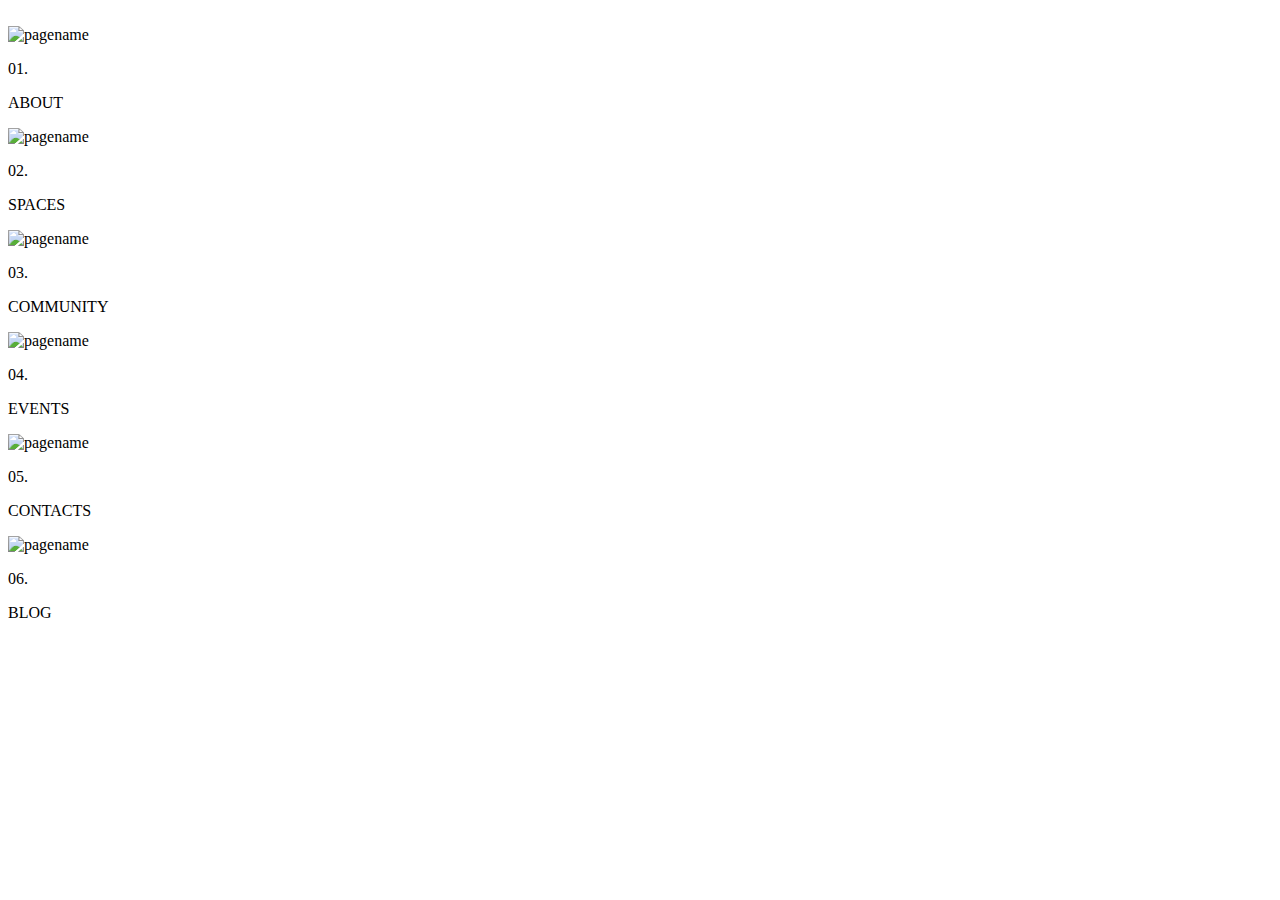
==== index.html @ 850495b0 "html skeleton and assets" ====
<!DOCTYPE html>
<html lang="en">
<head>
  <meta charset="UTF-8">
  <meta http-equiv="X-UA-Compatible" content="IE=edge">
  <meta name="viewport" content="width=device-width, initial-scale=1.0">
  <title>MiniCo</title>
  <link rel="stylesheet" href="style.css">
</head>
<body>
  <img class="logo" alt="">
  <main class="home-container">
    <div class="page-link">
      <img class="page-link-img" alt="pagename">
      <p class="page-link-title">01. </p>
      <p class="page-link-title show-on-hover">ABOUT</p>
    </div>
    <div class="page-link">
      <img class="page-link-img" alt="pagename">
      <p class="page-link-title">02. </p>
      <p class="page-link-title show-on-hover">SPACES</p>
    </div>
    <div class="page-link">
      <img class="page-link-img" alt="pagename">
      <p class="page-link-title">03. </p>
      <p class="page-link-title show-on-hover">COMMUNITY</p>
    </div>
    <div class="page-link">
      <img class="page-link-img" alt="pagename">
      <p class="page-link-title">04. </p>
      <p class="page-link-title show-on-hover">EVENTS</p>
    </div>
    <div class="page-link">
      <img class="page-link-img" alt="pagename">
      <p class="page-link-title">05. </p>
      <p class="page-link-title show-on-hover">CONTACTS</p>
    </div>
    <div class="page-link">
      <img class="page-link-img" alt="pagename">
      <p class="page-link-title">06. </p>
      <p class="page-link-title show-on-hover">BLOG</p>
    </div>
  </main>
</body>
</html>
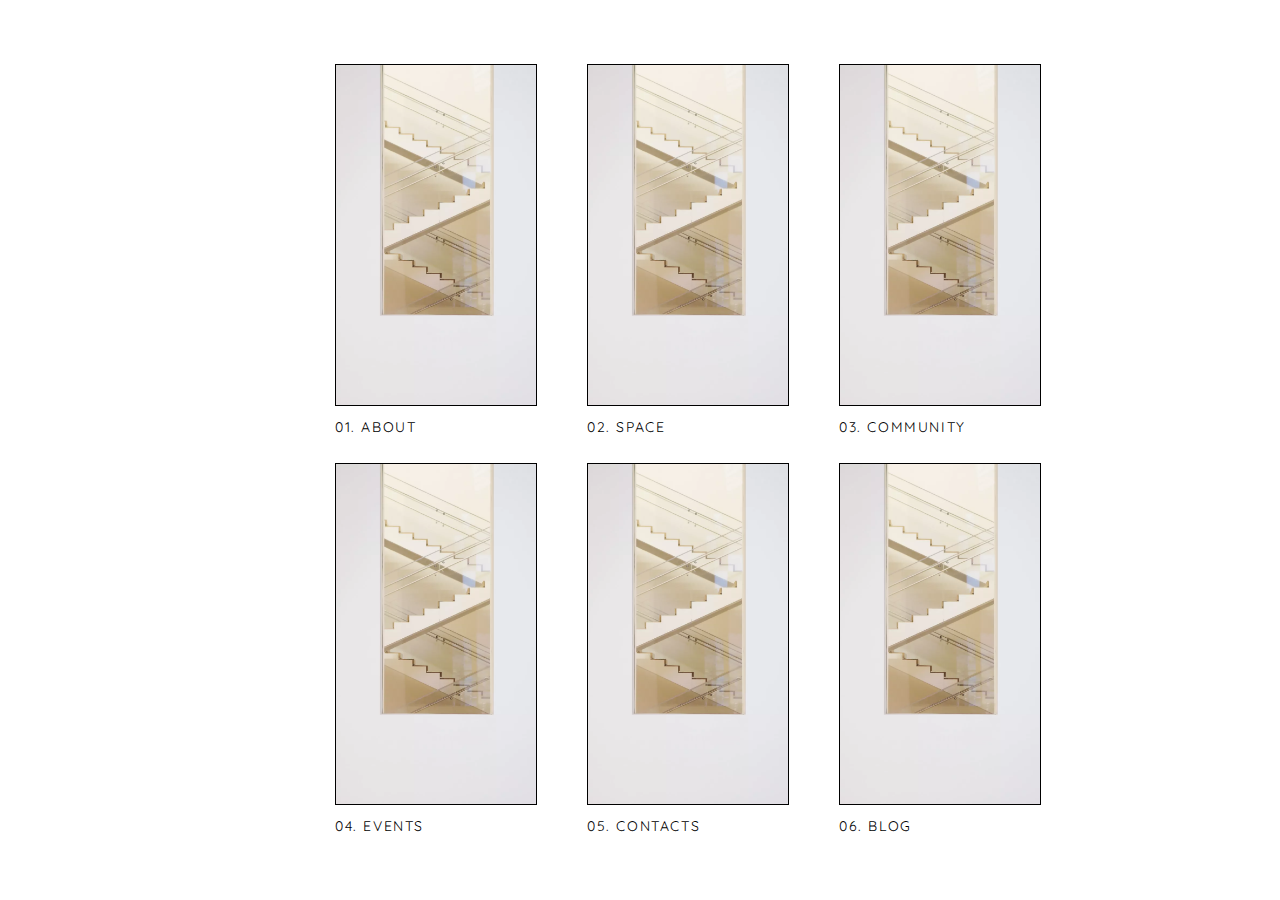
==== commit c103d654: "style" ====
--- a/index.html
+++ b/index.html
@@ -6,39 +6,52 @@
   <meta name="viewport" content="width=device-width, initial-scale=1.0">
   <title>MiniCo</title>
   <link rel="stylesheet" href="style.css">
+  <link rel="stylesheet" href="home.css">
 </head>
 <body>
   <img class="logo" alt="">
   <main class="home-container">
     <div class="page-link">
-      <img class="page-link-img" alt="pagename">
-      <p class="page-link-title">01. </p>
-      <p class="page-link-title show-on-hover">ABOUT</p>
+      <div class="page-link-img"></div>
+      <div>
+        <p class="page-link-title">01. </p>
+        <p class="page-link-title show-on-hover">ABOUT</p>
+      </div>
     </div>
     <div class="page-link">
-      <img class="page-link-img" alt="pagename">
-      <p class="page-link-title">02. </p>
-      <p class="page-link-title show-on-hover">SPACES</p>
+      <div class="page-link-img"></div>
+      <div>
+        <p class="page-link-title">02. </p>
+        <p class="page-link-title show-on-hover">SPACE</p>
+      </div>
     </div>
     <div class="page-link">
-      <img class="page-link-img" alt="pagename">
-      <p class="page-link-title">03. </p>
-      <p class="page-link-title show-on-hover">COMMUNITY</p>
+      <div class="page-link-img"></div>
+      <div>
+        <p class="page-link-title">03. </p>
+        <p class="page-link-title show-on-hover">COMMUNITY</p>
+      </div>
     </div>
     <div class="page-link">
-      <img class="page-link-img" alt="pagename">
-      <p class="page-link-title">04. </p>
-      <p class="page-link-title show-on-hover">EVENTS</p>
+      <div class="page-link-img"></div>
+      <div>
+        <p class="page-link-title">04. </p>
+        <p class="page-link-title show-on-hover">EVENTS</p>
+      </div>
     </div>
     <div class="page-link">
-      <img class="page-link-img" alt="pagename">
-      <p class="page-link-title">05. </p>
-      <p class="page-link-title show-on-hover">CONTACTS</p>
+      <div class="page-link-img"></div>
+      <div>
+        <p class="page-link-title">05. </p>
+        <p class="page-link-title show-on-hover">CONTACTS</p>
+      </div>
     </div>
     <div class="page-link">
-      <img class="page-link-img" alt="pagename">
-      <p class="page-link-title">06. </p>
-      <p class="page-link-title show-on-hover">BLOG</p>
+      <div class="page-link-img"></div>
+      <div>
+        <p class="page-link-title">06. </p>
+        <p class="page-link-title show-on-hover">BLOG</p>
+      </div>
     </div>
   </main>
 </body>
--- a/style.css
+++ b/style.css
@@ -0,0 +1,61 @@
+@import url('https://fonts.googleapis.com/css2?family=Quicksand:wght@300;400;500&display=swap');
+
+* {
+  margin: 0px;
+  padding: 0px;
+  -ms-overflow-style: none;
+  scrollbar-width: none;
+}
+
+*::-webkit-scrollbar {
+  display: none;
+}
+
+body {
+  width: 100vw;
+  height: 100vh;
+  display: flex;
+  justify-content: center;
+  align-items: center;
+  font-family: 'Quicksand', sans-serif;
+  letter-spacing: .1rem;
+}
+
+h1 {
+  text-transform: uppercase;
+  font-weight: 300;
+  font-size: 36px;
+  margin-bottom: 75px;
+}
+
+h2 {
+  font-weight: 500;
+  font-size: 20px;
+  margin-bottom: 25px;
+}
+
+h3 {
+  text-transform: uppercase;
+  color: rgb(57, 81, 54);
+  font-weight: 300;
+  font-size: 16px;
+  margin-bottom: 10px;
+}
+
+h4 {
+  font-weight: 500;
+  font-size: 14px;
+  margin-bottom: 5px;
+}
+
+p {
+  font-size: 14px;
+  line-height: 150%;
+}
+
+.grid-sections {
+  display: grid;
+  grid-template-columns: 1fr 1fr 1fr;
+  grid-template-rows: auto;
+  gap: 50px;
+}--- a/home.css
+++ b/home.css
@@ -0,0 +1,29 @@
+main {
+  max-width: 610px;
+  display: grid;
+  grid-template-columns: 1fr 1fr 1fr;
+  grid-template-rows: auto;
+  column-gap: 50px;
+  row-gap: 25px;
+}
+
+.page-link {
+  display: flex;
+  flex-direction: column;
+  gap: 10px;
+}
+
+.page-link-img {
+  width: 200px;
+  height: 340px;
+  border: 1px solid black;
+  background-image: url("./img/about.webp");
+  background-size: cover;
+  background-repeat: no-repeat;
+  background-position: center; 
+}
+
+.page-link-title {
+  display: inline-block;
+  font-weight: 400;
+}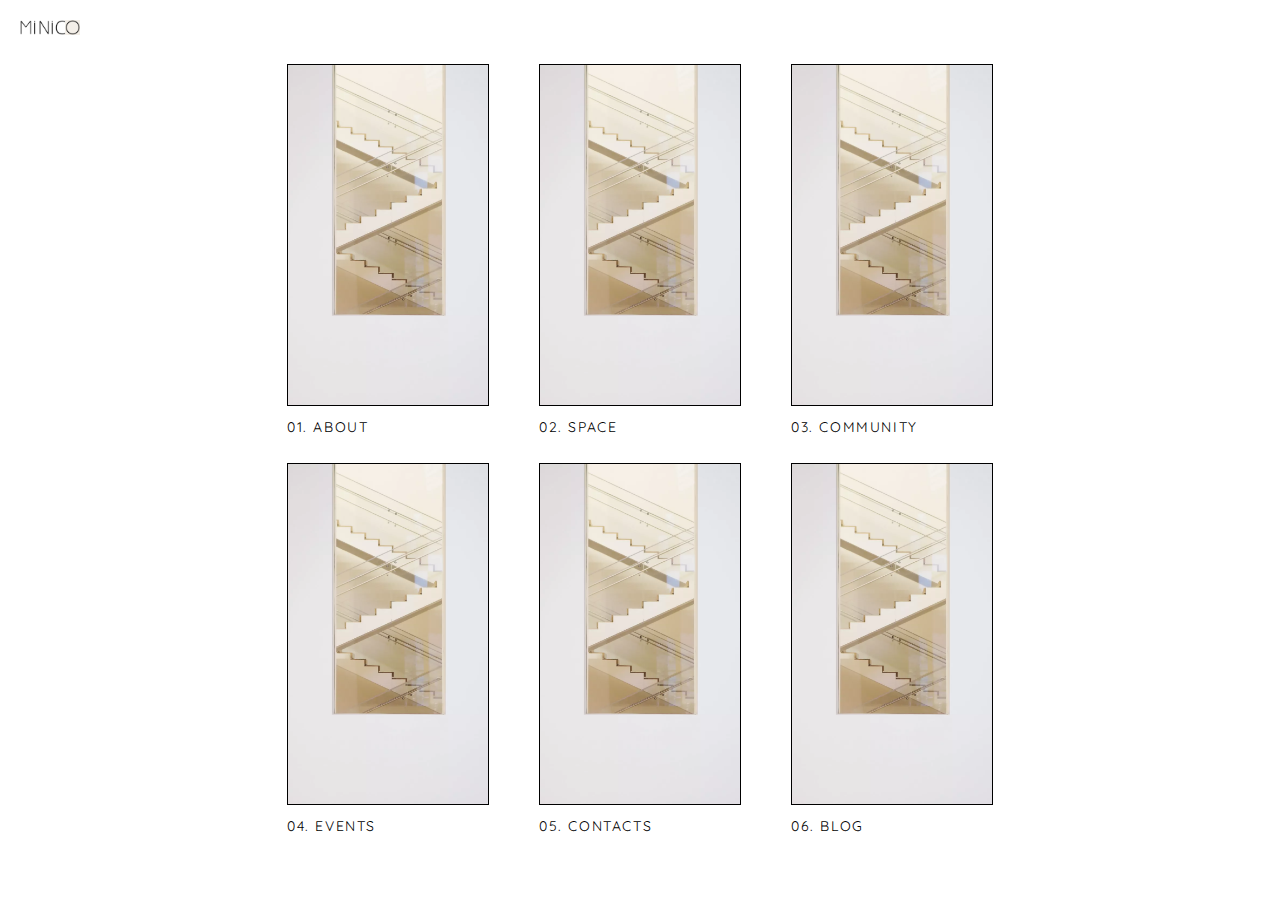
==== commit 008a03a9: "navigation and logo" ====
--- a/index.html
+++ b/index.html
@@ -9,7 +9,7 @@
   <link rel="stylesheet" href="home.css">
 </head>
 <body>
-  <img class="logo" alt="">
+  <img class="logo" alt="" src="./img/minico.png">
   <main class="home-container">
     <div class="page-link">
       <div class="page-link-img"></div>
--- a/style.css
+++ b/style.css
@@ -19,6 +19,10 @@
   align-items: center;
   font-family: 'Quicksand', sans-serif;
   letter-spacing: .1rem;
+}
+
+.logo {
+  height: 15px;
 }
 
 h1 {
@@ -58,4 +62,17 @@
   grid-template-columns: 1fr 1fr 1fr;
   grid-template-rows: auto;
   gap: 50px;
+}
+
+@media only screen and (max-width: 1400px) {
+  .grid-sections {
+    grid-template-columns: 1fr 1fr;
+  }
+}
+
+@media only screen and (max-width: 1000px) {
+  .grid-sections {
+    grid-template-columns: 1fr;
+    max-width: 500px;
+  }
 }--- a/home.css
+++ b/home.css
@@ -1,10 +1,16 @@
 main {
-  max-width: 610px;
+  max-width: 710px;
   display: grid;
   grid-template-columns: 1fr 1fr 1fr;
   grid-template-rows: auto;
   column-gap: 50px;
   row-gap: 25px;
+}
+
+.logo {
+  position: absolute;
+  top: 20px;
+  left: 20px;
 }
 
 .page-link {
@@ -26,4 +32,27 @@
 .page-link-title {
   display: inline-block;
   font-weight: 400;
-}+}
+
+@media only screen and (max-width: 720px) {
+  body {
+    flex-direction: column;
+    justify-content: flex-start; /**otherwise it will overfow top to center elements*/
+  }
+
+  .logo {
+    position: relative;
+    margin: 20px;
+  }
+
+  main {
+    grid-template-columns: 1fr;
+    row-gap: 50px;
+    padding-top: 50px;
+    padding-bottom: 50px;
+  }
+
+  .page-link-img {
+    height: 200px;
+  }
+}
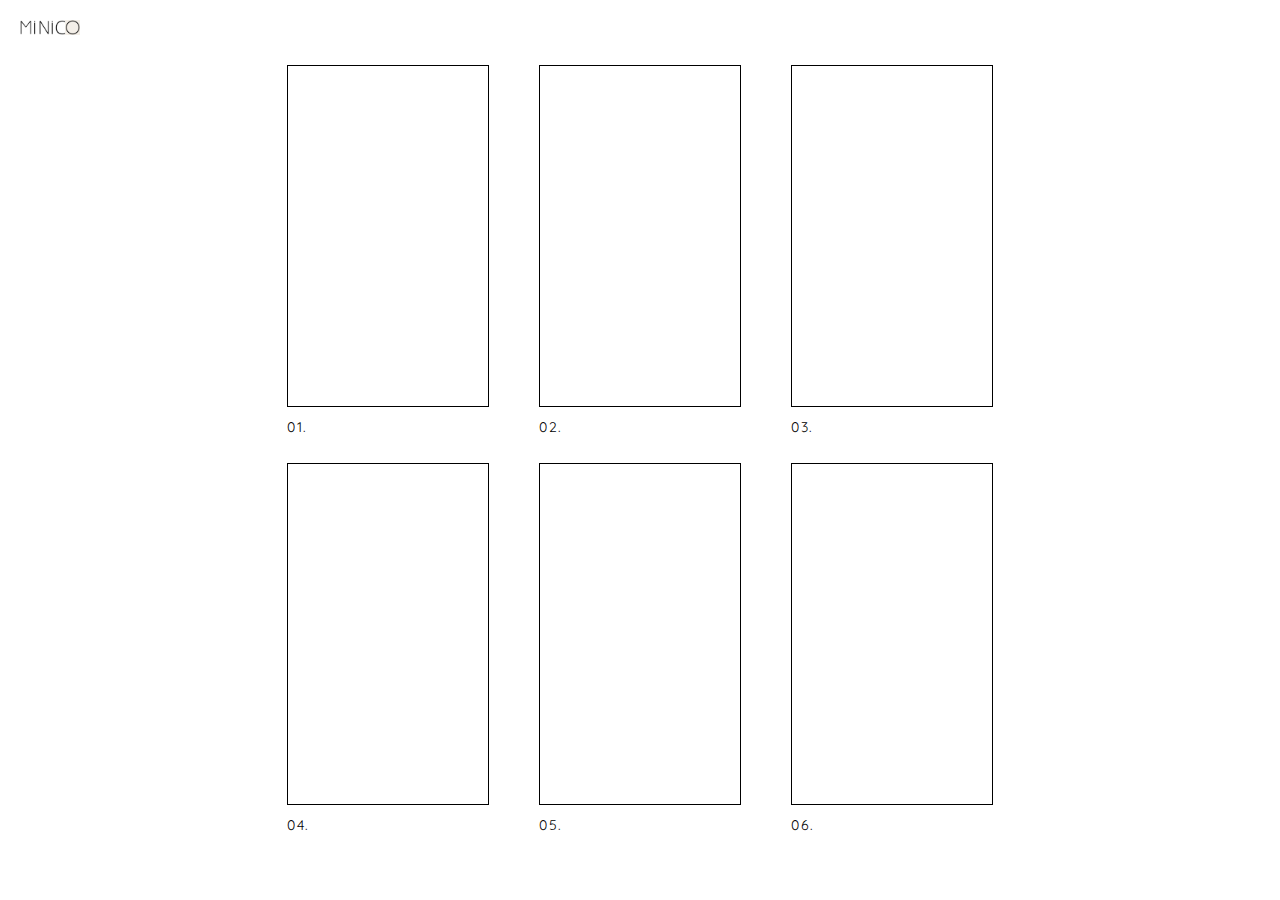
==== commit 712b33fe: "style complete and post example" ====
--- a/index.html
+++ b/index.html
@@ -5,52 +5,52 @@
   <meta http-equiv="X-UA-Compatible" content="IE=edge">
   <meta name="viewport" content="width=device-width, initial-scale=1.0">
   <title>MiniCo</title>
-  <link rel="stylesheet" href="style.css">
-  <link rel="stylesheet" href="home.css">
+  <link rel="stylesheet" href="./styles/style.css">
+  <link rel="stylesheet" href="./styles/home.css">
 </head>
 <body>
   <img class="logo" alt="" src="./img/minico.png">
   <main class="home-container">
     <div class="page-link">
       <div class="page-link-img"></div>
-      <div>
-        <p class="page-link-title">01. </p>
-        <p class="page-link-title show-on-hover">ABOUT</p>
+      <div class="page-link-meta">
+        <p>01. </p>
+        <p class="show-on-hover">ABOUT</p>
       </div>
     </div>
     <div class="page-link">
       <div class="page-link-img"></div>
-      <div>
-        <p class="page-link-title">02. </p>
-        <p class="page-link-title show-on-hover">SPACE</p>
+      <div class="page-link-meta">
+        <p>02. </p>
+        <p class="show-on-hover">SPACE</p>
       </div>
     </div>
     <div class="page-link">
       <div class="page-link-img"></div>
-      <div>
-        <p class="page-link-title">03. </p>
-        <p class="page-link-title show-on-hover">COMMUNITY</p>
+      <div class="page-link-meta">
+        <p>03. </p>
+        <p class="show-on-hover">COMMUNITY</p>
       </div>
     </div>
     <div class="page-link">
       <div class="page-link-img"></div>
-      <div>
-        <p class="page-link-title">04. </p>
-        <p class="page-link-title show-on-hover">EVENTS</p>
+      <div class="page-link-meta">
+        <p>04. </p>
+        <p class="show-on-hover">EVENTS</p>
       </div>
     </div>
     <div class="page-link">
       <div class="page-link-img"></div>
-      <div>
-        <p class="page-link-title">05. </p>
-        <p class="page-link-title show-on-hover">CONTACTS</p>
+      <div class="page-link-meta">
+        <p>05. </p>
+        <p class="show-on-hover">CONTACTS</p>
       </div>
     </div>
     <div class="page-link">
       <div class="page-link-img"></div>
-      <div>
-        <p class="page-link-title">06. </p>
-        <p class="page-link-title show-on-hover">BLOG</p>
+      <div class="page-link-meta">
+        <p>06. </p>
+        <p class="show-on-hover">BLOG</p>
       </div>
     </div>
   </main>
--- a/styles/style.css
+++ b/styles/style.css
@@ -0,0 +1,88 @@
+@import url('https://fonts.googleapis.com/css2?family=Quicksand:wght@300;400;500&display=swap');
+
+* {
+  margin: 0px;
+  padding: 0px;
+  -ms-overflow-style: none;
+  scrollbar-width: none;
+}
+
+*::-webkit-scrollbar {
+  display: none;
+}
+
+body {
+  width: 100vw;
+  height: 100vh;
+  display: flex;
+  justify-content: center;
+  align-items: center;
+  font-family: 'Quicksand', sans-serif;
+  letter-spacing: .1rem;
+}
+
+.logo {
+  height: 15px;
+}
+
+h1 {
+  text-transform: uppercase;
+  font-weight: 300;
+  font-size: 36px;
+  margin-bottom: 55px;
+}
+
+h2 {
+  font-weight: 500;
+  font-size: 20px;
+  margin-top: 20px;
+  margin-bottom: 25px;
+}
+
+h3 {
+  text-transform: uppercase;
+  color: rgb(57, 81, 54);
+  font-weight: 300;
+  font-size: 16px;
+  margin-bottom: 10px;
+}
+
+h4 {
+  font-weight: 500;
+  font-size: 14px;
+  margin-bottom: 5px;
+}
+
+p {
+  font-size: 14px;
+  line-height: 150%;
+}
+
+a {
+  font-size: 14px;
+  color:rgb(57, 81, 54);
+}
+
+a:visited {
+  color:#705837;
+}
+
+.grid-sections {
+  display: grid;
+  grid-template-columns: 1fr 1fr 1fr;
+  grid-template-rows: auto;
+  gap: 50px;
+}
+
+@media only screen and (max-width: 1400px) {
+  .grid-sections {
+    grid-template-columns: 1fr 1fr;
+  }
+}
+
+@media only screen and (max-width: 1000px) {
+  .grid-sections {
+    grid-template-columns: 1fr;
+    max-width: 500px;
+  }
+}--- a/styles/home.css
+++ b/styles/home.css
@@ -0,0 +1,70 @@
+main {
+  max-width: 710px;
+  display: grid;
+  grid-template-columns: 1fr 1fr 1fr;
+  grid-template-rows: auto;
+  column-gap: 50px;
+  row-gap: 25px;
+}
+
+.logo {
+  position: absolute;
+  top: 20px;
+  left: 20px;
+}
+
+.page-link {
+  display: flex;
+  flex-direction: column;
+  gap: 10px;
+}
+
+.page-link-img {
+  width: 200px;
+  height: 340px;
+  border: 1px solid black;
+  background-image: url("./img/about.webp");
+  background-size: cover;
+  background-repeat: no-repeat;
+  background-position: center; 
+}
+
+.page-link-meta {
+  display: flex;
+  gap: 10px;
+  align-items: flex-end;
+}
+
+.show-on-hover {
+  opacity: 0;
+  transform: scaleY(0);
+  transition: all 0.3s linear;
+}
+
+.page-link:hover > div > .show-on-hover {
+  opacity: 1;
+  transform: scaleY(1);
+}
+
+@media only screen and (max-width: 720px) {
+  body {
+    flex-direction: column;
+    justify-content: flex-start; /*otherwise it will overfow top to center elements*/
+  }
+
+  .logo {
+    position: relative;
+    margin: 20px;
+  }
+
+  main {
+    grid-template-columns: 1fr;
+    row-gap: 50px;
+    padding-top: 50px;
+    padding-bottom: 50px;
+  }
+
+  .page-link-img {
+    height: 200px;
+  }
+}
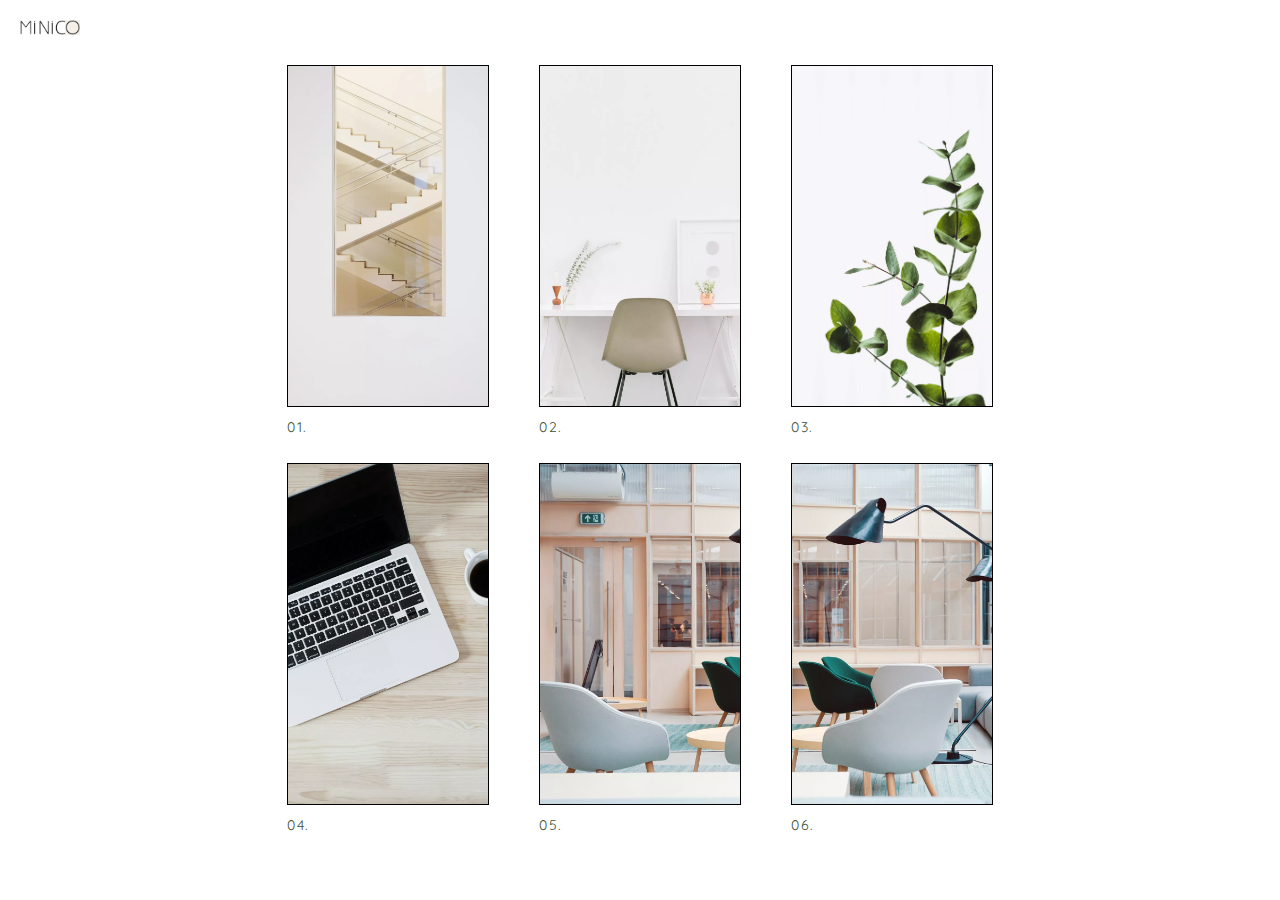
==== commit e036b904: "links" ====
--- a/index.html
+++ b/index.html
@@ -11,48 +11,48 @@
 <body>
   <img class="logo" alt="" src="./img/minico.png">
   <main class="home-container">
-    <div class="page-link">
-      <div class="page-link-img"></div>
+    <a class="page-link" href="./about.html">
+      <img class="page-link-img" src="./img/about.webp">
       <div class="page-link-meta">
         <p>01. </p>
         <p class="show-on-hover">ABOUT</p>
       </div>
-    </div>
-    <div class="page-link">
-      <div class="page-link-img"></div>
+    </a>
+    <a class="page-link" href="./space.html">
+      <img class="page-link-img" src="./img/space.webp">
       <div class="page-link-meta">
         <p>02. </p>
         <p class="show-on-hover">SPACE</p>
       </div>
-    </div>
-    <div class="page-link">
-      <div class="page-link-img"></div>
+    </a>
+    <a class="page-link" href="./community.html">
+      <img class="page-link-img" src="./img/comm.webp">
       <div class="page-link-meta">
         <p>03. </p>
         <p class="show-on-hover">COMMUNITY</p>
       </div>
-    </div>
-    <div class="page-link">
-      <div class="page-link-img"></div>
+    </a>
+    <a class="page-link" href="./events.html">
+      <img class="page-link-img" src="./img/event.webp">
       <div class="page-link-meta">
         <p>04. </p>
         <p class="show-on-hover">EVENTS</p>
       </div>
-    </div>
-    <div class="page-link">
-      <div class="page-link-img"></div>
+    </a>
+    <a class="page-link" href="./contacts.html">
+      <img class="page-link-img" id="left" src="./img/double.webp">
       <div class="page-link-meta">
         <p>05. </p>
         <p class="show-on-hover">CONTACTS</p>
       </div>
-    </div>
-    <div class="page-link">
-      <div class="page-link-img"></div>
+    </a>
+    <a class="page-link" href="./blog.html">
+      <img class="page-link-img" src="./img/double.webp">
       <div class="page-link-meta">
         <p>06. </p>
         <p class="show-on-hover">BLOG</p>
       </div>
-    </div>
+    </a>
   </main>
 </body>
 </html>--- a/styles/style.css
+++ b/styles/style.css
@@ -56,6 +56,7 @@
 p {
   font-size: 14px;
   line-height: 150%;
+  
 }
 
 a {
--- a/styles/home.css
+++ b/styles/home.css
@@ -17,16 +17,18 @@
   display: flex;
   flex-direction: column;
   gap: 10px;
+  text-decoration: none;
 }
 
 .page-link-img {
   width: 200px;
   height: 340px;
   border: 1px solid black;
-  background-image: url("./img/about.webp");
-  background-size: cover;
-  background-repeat: no-repeat;
-  background-position: center; 
+  object-fit: cover;
+}
+
+#left {
+  object-position: 0 0;
 }
 
 .page-link-meta {
